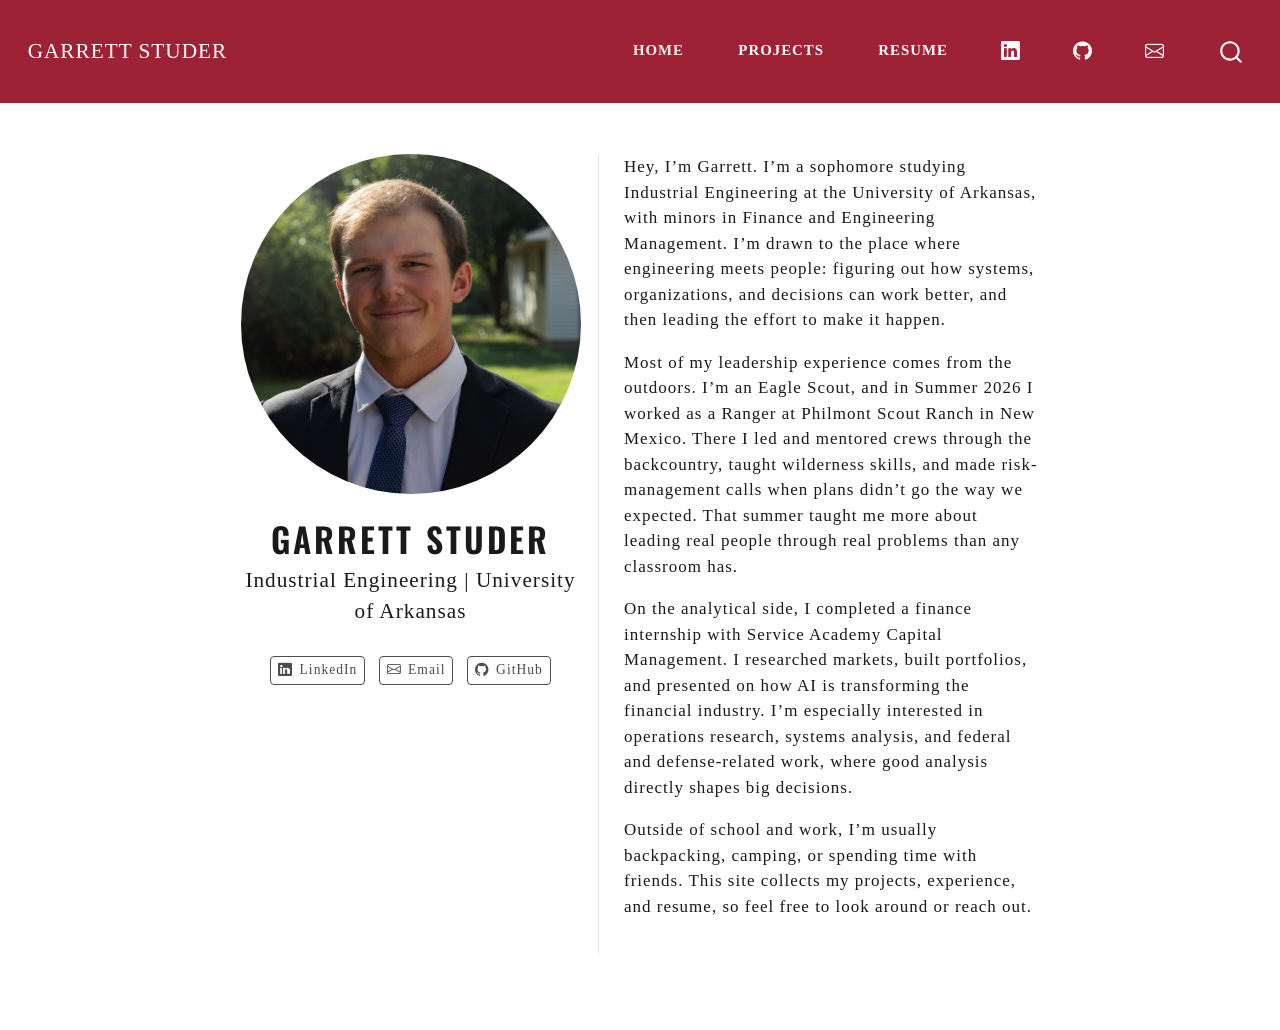
==== docs/index.html @ 7e4a4aee "[commit description]" ====
<!DOCTYPE html>
<html xmlns="http://www.w3.org/1999/xhtml" lang="en" xml:lang="en"><head>

<meta charset="utf-8">
<meta name="generator" content="quarto-1.10.18">

<meta name="viewport" content="width=device-width, initial-scale=1.0, user-scalable=yes">


<title>Garrett Studer</title>
<style>
/* Default styles provided by pandoc.
** See https://pandoc.org/MANUAL.html#variables-for-html for config info.
*/
span.smallcaps{font-variant: small-caps;}
div.columns{display: flex; gap: 1.5em;}
div.column{flex: auto;}
@media screen {
div.columns{gap: min(4vw, 1.5em);}
div.column{overflow-x: auto;}
}
div.hanging-indent{margin-left: 1.5em; text-indent: -1.5em;}
ul.task-list{list-style: none;}
ul.task-list li input[type="checkbox"] {
  width: 0.8em;
  margin: 0 0.8em 0.2em -1em; /* quarto-specific, see https://github.com/quarto-dev/quarto-cli/issues/4556 */ 
  vertical-align: middle;
}
</style>


<script src="site_libs/quarto-nav/quarto-nav.js"></script>
<script src="site_libs/quarto-nav/headroom.min.js"></script>
<script src="site_libs/clipboard/clipboard.min.js"></script>
<script src="site_libs/quarto-search/autocomplete.umd.js"></script>
<script src="site_libs/quarto-search/fuse.min.js"></script>
<script src="site_libs/quarto-search/quarto-search.js"></script>
<meta name="quarto:offset" content="./">
<script src="site_libs/quarto-html/quarto.js" type="module"></script>
<script src="site_libs/quarto-html/tabsets/tabsets.js" type="module"></script>
<script src="site_libs/quarto-html/popper.min.js"></script>
<script src="site_libs/quarto-html/tippy.umd.min.js"></script>
<link href="site_libs/quarto-html/tippy.css" rel="stylesheet">
<link href="site_libs/quarto-html/quarto-syntax-highlighting-64a204ab8560d761af7679ceaba22944.css" rel="stylesheet" class="quarto-color-scheme" id="quarto-text-highlighting-styles">
<link href="site_libs/quarto-html/quarto-syntax-highlighting-dark-b85bc7c33db8c58e0ec93c3465666fed.css" rel="stylesheet" class="quarto-color-scheme quarto-color-alternate" id="quarto-text-highlighting-styles">
<link href="site_libs/quarto-html/quarto-syntax-highlighting-64a204ab8560d761af7679ceaba22944.css" rel="stylesheet" class="quarto-color-scheme-extra" id="quarto-text-highlighting-styles">
<script src="site_libs/bootstrap/bootstrap.min.js"></script>
<link href="site_libs/bootstrap/bootstrap-icons.css" rel="stylesheet">
<link href="site_libs/bootstrap/bootstrap-603fa2a99b3d0f56c966448673bf0420.min.css" rel="stylesheet" append-hash="true" class="quarto-color-scheme" id="quarto-bootstrap" data-mode="light">
<link href="site_libs/bootstrap/bootstrap-dark-dae6885a7cf2ddaa09128acfa828b392.min.css" rel="stylesheet" append-hash="true" class="quarto-color-scheme quarto-color-alternate" id="quarto-bootstrap" data-mode="light">
<link href="site_libs/bootstrap/bootstrap-603fa2a99b3d0f56c966448673bf0420.min.css" rel="stylesheet" append-hash="true" class="quarto-color-scheme-extra" id="quarto-bootstrap" data-mode="light">
<script id="quarto-search-options" type="application/json">{
  "location": "navbar",
  "copy-button": false,
  "collapse-after": 3,
  "panel-placement": "end",
  "type": "overlay",
  "limit": 50,
  "keyboard-shortcut": [
    "f",
    "/",
    "s"
  ],
  "show-item-context": false,
  "language": {
    "search-no-results-text": "No results",
    "search-matching-documents-text": "matching documents",
    "search-copy-link-title": "Copy link to search",
    "search-hide-matches-text": "Hide additional matches",
    "search-more-match-text": "more match in this document",
    "search-more-matches-text": "more matches in this document",
    "search-clear-button-title": "Clear",
    "search-text-placeholder": "",
    "search-detached-cancel-button-title": "Cancel",
    "search-submit-button-title": "Submit",
    "search-label": "Search"
  }
}</script>


<link rel="stylesheet" href="styles.css">
</head>

<body class="nav-fixed fullcontent quarto-light">

<div id="quarto-search-results"></div>
  <header id="quarto-header" class="headroom fixed-top">
    <nav class="navbar navbar-expand-lg " data-bs-theme="dark">
      <div class="navbar-container container-fluid">
      <div class="navbar-brand-container mx-auto">
    <a class="navbar-brand" href="./index.html">
    <span class="navbar-title">Garrett Studer</span>
    </a>
  </div>
            <div id="quarto-search" class="" title="Search"></div>
          <button class="navbar-toggler" type="button" data-bs-toggle="collapse" data-bs-target="#navbarCollapse" aria-controls="navbarCollapse" role="menu" aria-expanded="false" aria-label="Toggle navigation" onclick="if (window.quartoToggleHeadroom) { window.quartoToggleHeadroom(); }">
  <span class="navbar-toggler-icon"></span>
</button>
          <div class="collapse navbar-collapse" id="navbarCollapse">
            <ul class="navbar-nav navbar-nav-scroll ms-auto">
  <li class="nav-item">
    <a class="nav-link active" href="./index.html" aria-current="page"> 
<span class="menu-text">Home</span></a>
  </li>  
  <li class="nav-item">
    <a class="nav-link" href="./projects.html"> 
<span class="menu-text">Projects</span></a>
  </li>  
  <li class="nav-item">
    <a class="nav-link" href="./resume.html"> 
<span class="menu-text">Resume</span></a>
  </li>  
  <li class="nav-item compact">
    <a class="nav-link" href="https://linkedin.com/in/garrettstuder"> <i class="bi bi-linkedin" role="img">
</i> 
<span class="menu-text"></span></a>
  </li>  
  <li class="nav-item compact">
    <a class="nav-link" href="https://github.com/gstuder621/"> <i class="bi bi-github" role="img">
</i> 
<span class="menu-text"></span></a>
  </li>  
  <li class="nav-item compact">
    <a class="nav-link" href="mailto:gstuder@uark.edu"> <i class="bi bi-envelope" role="img">
</i> 
<span class="menu-text"></span></a>
  </li>  
</ul>
          </div> <!-- /navcollapse -->
            <div class="quarto-navbar-tools">
</div>
      </div> <!-- /container-fluid -->
    </nav>
</header>
<!-- content -->
<div id="quarto-content" class="quarto-container page-columns page-rows-contents page-layout-article page-navbar">
<!-- sidebar -->
<!-- margin-sidebar -->
    
<!-- main -->
<div class="quarto-about-trestles">
  <div class="about-entity">
    <img src="Revised_Headshot.jpg" class="about-image
  round " style="height: 20em; width: 20em;">
<header id="title-block-header" class="quarto-title-block default">
<div class="quarto-title">
<h1 class="title">Garrett Studer</h1>
<p class="subtitle lead">Industrial Engineering | University of Arkansas</p>
</div>
<div class="quarto-title-meta">
  </div>
</header>
    <div class="about-links">
  <a href="https://linkedin.com/in/garrettstuder" class="about-link" rel="" target="">
    <i class="bi bi-linkedin"></i>
     <span class="about-link-text">LinkedIn</span>
  </a>
  <a href="mailto:grstu625@gmail.com" class="about-link" rel="" target="">
    <i class="bi bi-envelope"></i>
     <span class="about-link-text">Email</span>
  </a>
  <a href="https://github.com/gstuder621" class="about-link" rel="" target="">
    <i class="bi bi-github"></i>
     <span class="about-link-text">GitHub</span>
  </a>
</div>
  </div>
  <div class="about-contents"><main class="content" id="quarto-document-content">
<p>Hey, I’m Garrett. I’m a sophomore studying Industrial Engineering at the University of Arkansas, with minors in Finance and Engineering Management. I’m drawn to the place where engineering meets people: figuring out how systems, organizations, and decisions can work better, and then leading the effort to make it happen.</p>
<p>Most of my leadership experience comes from the outdoors. I’m an Eagle Scout, and in Summer 2026 I worked as a Ranger at Philmont Scout Ranch in New Mexico. There I led and mentored crews through the backcountry, taught wilderness skills, and made risk-management calls when plans didn’t go the way we expected. That summer taught me more about leading real people through real problems than any classroom has.</p>
<p>On the analytical side, I completed a finance internship with Service Academy Capital Management. I researched markets, built portfolios, and presented on how AI is transforming the financial industry. I’m especially interested in operations research, systems analysis, and federal and defense-related work, where good analysis directly shapes big decisions.</p>
<p>Outside of school and work, I’m usually backpacking, camping, or spending time with friends. This site collects my projects, experience, and resume, so feel free to look around or reach out.</p>


</main></div>
</div>
 <!-- /main -->
<script id="quarto-html-after-body" type="application/javascript">
  window.document.addEventListener("DOMContentLoaded", function (event) {
    const isCodeAnnotation = (el) => {
      for (const clz of el.classList) {
        if (clz.startsWith('code-annotation-')) {                     
          return true;
        }
      }
      return false;
    }
    const onCopySuccess = function(e) {
      // button target
      const button = e.trigger;
      // don't keep focus
      button.blur();
      // flash "checked"
      button.classList.add('code-copy-button-checked');
      var currentTitle = button.getAttribute("title");
      button.setAttribute("title", "Copied!");
      let tooltip;
      if (window.bootstrap) {
        button.setAttribute("data-bs-toggle", "tooltip");
        button.setAttribute("data-bs-placement", "left");
        button.setAttribute("data-bs-title", "Copied!");
        tooltip = new bootstrap.Tooltip(button, 
          { trigger: "manual", 
            customClass: "code-copy-button-tooltip",
            offset: [0, -8]});
        tooltip.show();    
      }
      setTimeout(function() {
        if (tooltip) {
          tooltip.hide();
          button.removeAttribute("data-bs-title");
          button.removeAttribute("data-bs-toggle");
          button.removeAttribute("data-bs-placement");
        }
        button.setAttribute("title", currentTitle);
        button.classList.remove('code-copy-button-checked');
      }, 1000);
      // clear code selection
      e.clearSelection();
    }
    const getTextToCopy = function(trigger) {
      const outerScaffold = trigger.parentElement.cloneNode(true);
      const codeEl = outerScaffold.querySelector('code');
      for (const childEl of codeEl.children) {
        if (isCodeAnnotation(childEl)) {
          childEl.remove();
        }
      }
      return codeEl.innerText;
    }
    const clipboard = new window.ClipboardJS('.code-copy-button:not([data-in-quarto-modal])', {
      text: getTextToCopy
    });
    clipboard.on('success', onCopySuccess);
    if (window.document.getElementById('quarto-embedded-source-code-modal')) {
      const clipboardModal = new window.ClipboardJS('.code-copy-button[data-in-quarto-modal]', {
        text: getTextToCopy,
        container: window.document.getElementById('quarto-embedded-source-code-modal')
      });
      clipboardModal.on('success', onCopySuccess);
    }
      var localhostRegex = new RegExp(/^(?:http|https):\/\/localhost\:?[0-9]*\//);
      var mailtoRegex = new RegExp(/^mailto:/);
        var filterRegex = new RegExp('/' + window.location.host + '/');
      var isInternal = (href) => {
          return filterRegex.test(href) || localhostRegex.test(href) || mailtoRegex.test(href);
      }
      // Inspect non-navigation links and adorn them if external
     var links = window.document.querySelectorAll('a[href]:not(.nav-link):not(.navbar-brand):not(.toc-action):not(.sidebar-link):not(.sidebar-item-toggle):not(.pagination-link):not(.no-external):not([aria-hidden]):not(.dropdown-item):not(.quarto-navigation-tool):not(.about-link)');
      for (var i=0; i<links.length; i++) {
        const link = links[i];
        if (!isInternal(link.href)) {
          // undo the damage that might have been done by quarto-nav.js in the case of
          // links that we want to consider external
          if (link.dataset.originalHref !== undefined) {
            link.href = link.dataset.originalHref;
          }
        }
      }
    function tippyHover(el, contentFn, onTriggerFn, onUntriggerFn) {
      const config = {
        allowHTML: true,
        maxWidth: 500,
        delay: 100,
        arrow: false,
        appendTo: function(el) {
            return el.parentElement;
        },
        interactive: true,
        interactiveBorder: 10,
        theme: 'quarto',
        placement: 'bottom-start',
      };
      if (contentFn) {
        config.content = contentFn;
      }
      if (onTriggerFn) {
        config.onTrigger = onTriggerFn;
      }
      if (onUntriggerFn) {
        config.onUntrigger = onUntriggerFn;
      }
      window.tippy(el, config); 
    }
    const noterefs = window.document.querySelectorAll('a[role="doc-noteref"]');
    for (var i=0; i<noterefs.length; i++) {
      const ref = noterefs[i];
      tippyHover(ref, function() {
        // use id or data attribute instead here
        let href = ref.getAttribute('data-footnote-href') || ref.getAttribute('href');
        try { href = new URL(href).hash; } catch {}
        const id = href.replace(/^#\/?/, "");
        const note = window.document.getElementById(id);
        if (note) {
          return note.innerHTML;
        } else {
          return "";
        }
      });
    }
    const xrefs = window.document.querySelectorAll('a.quarto-xref');
    const processXRef = (id, note) => {
      // Strip column container classes
      const stripColumnClz = (el) => {
        el.classList.remove("page-full", "page-columns");
        if (el.children) {
          for (const child of el.children) {
            stripColumnClz(child);
          }
        }
      }
      stripColumnClz(note)
      if (id === null || id.startsWith('sec-')) {
        // Special case sections, only their first couple elements
        const container = document.createElement("div");
        if (note.children && note.children.length > 2) {
          container.appendChild(note.children[0].cloneNode(true));
          for (let i = 1; i < note.children.length; i++) {
            const child = note.children[i];
            if (child.tagName === "P" && child.innerText === "") {
              continue;
            } else {
              container.appendChild(child.cloneNode(true));
              break;
            }
          }
          if (window.Quarto?.typesetMath) {
            window.Quarto.typesetMath(container);
          }
          return container.innerHTML
        } else {
          if (window.Quarto?.typesetMath) {
            window.Quarto.typesetMath(note);
          }
          return note.innerHTML;
        }
      } else {
        // Remove any anchor links if they are present
        const anchorLink = note.querySelector('a.anchorjs-link');
        if (anchorLink) {
          anchorLink.remove();
        }
        if (window.Quarto?.typesetMath) {
          window.Quarto.typesetMath(note);
        }
        if (note.classList.contains("callout")) {
          return note.outerHTML;
        } else {
          return note.innerHTML;
        }
      }
    }
    for (var i=0; i<xrefs.length; i++) {
      const xref = xrefs[i];
      tippyHover(xref, undefined, function(instance) {
        instance.disable();
        let url = xref.getAttribute('href');
        let hash = undefined; 
        if (url.startsWith('#')) {
          hash = url;
        } else {
          try { hash = new URL(url).hash; } catch {}
        }
        if (hash) {
          const id = hash.replace(/^#\/?/, "");
          const note = window.document.getElementById(id);
          if (note !== null) {
            try {
              const html = processXRef(id, note.cloneNode(true));
              instance.setContent(html);
            } finally {
              instance.enable();
              instance.show();
            }
          } else {
            // See if we can fetch this
            fetch(url.split('#')[0])
            .then(res => res.text())
            .then(html => {
              const parser = new DOMParser();
              const htmlDoc = parser.parseFromString(html, "text/html");
              const note = htmlDoc.getElementById(id);
              if (note !== null) {
                const html = processXRef(id, note);
                instance.setContent(html);
              } 
            }).finally(() => {
              instance.enable();
              instance.show();
            });
          }
        } else {
          // See if we can fetch a full url (with no hash to target)
          // This is a special case and we should probably do some content thinning / targeting
          fetch(url)
          .then(res => res.text())
          .then(html => {
            const parser = new DOMParser();
            const htmlDoc = parser.parseFromString(html, "text/html");
            const note = htmlDoc.querySelector('main.content');
            if (note !== null) {
              // This should only happen for chapter cross references
              // (since there is no id in the URL)
              // remove the first header
              if (note.children.length > 0 && note.children[0].tagName === "HEADER") {
                note.children[0].remove();
              }
              const html = processXRef(null, note);
              instance.setContent(html);
            } 
          }).finally(() => {
            instance.enable();
            instance.show();
          });
        }
      }, function(instance) {
      });
    }
        let selectedAnnoteEl;
        const selectorForAnnotation = ( cell, annotation) => {
          let cellAttr = 'data-code-cell="' + cell + '"';
          let lineAttr = 'data-code-annotation="' +  annotation + '"';
          const selector = 'span[' + cellAttr + '][' + lineAttr + ']';
          return selector;
        }
        const selectCodeLines = (annoteEl) => {
          const doc = window.document;
          const targetCell = annoteEl.getAttribute("data-target-cell");
          const targetAnnotation = annoteEl.getAttribute("data-target-annotation");
          const annoteSpan = window.document.querySelector(selectorForAnnotation(targetCell, targetAnnotation));
          const lines = annoteSpan.getAttribute("data-code-lines").split(",");
          const lineIds = lines.map((line) => {
            return targetCell + "-" + line;
          })
          let top = null;
          let height = null;
          let parent = null;
          if (lineIds.length > 0) {
              //compute the position of the single el (top and bottom and make a div)
              const el = window.document.getElementById(lineIds[0]);
              top = el.offsetTop;
              height = el.offsetHeight;
              parent = el.parentElement.parentElement;
            if (lineIds.length > 1) {
              const lastEl = window.document.getElementById(lineIds[lineIds.length - 1]);
              const bottom = lastEl.offsetTop + lastEl.offsetHeight;
              height = bottom - top;
            }
            if (top !== null && height !== null && parent !== null) {
              // cook up a div (if necessary) and position it 
              let div = window.document.getElementById("code-annotation-line-highlight");
              if (div === null) {
                div = window.document.createElement("div");
                div.setAttribute("id", "code-annotation-line-highlight");
                div.style.position = 'absolute';
                parent.appendChild(div);
              }
              div.style.top = top - 2 + "px";
              div.style.height = height + 4 + "px";
              div.style.left = 0;
              let gutterDiv = window.document.getElementById("code-annotation-line-highlight-gutter");
              if (gutterDiv === null) {
                gutterDiv = window.document.createElement("div");
                gutterDiv.setAttribute("id", "code-annotation-line-highlight-gutter");
                gutterDiv.style.position = 'absolute';
                const codeCell = window.document.getElementById(targetCell);
                const gutter = codeCell.querySelector('.code-annotation-gutter');
                gutter.appendChild(gutterDiv);
              }
              gutterDiv.style.top = top - 2 + "px";
              gutterDiv.style.height = height + 4 + "px";
            }
            selectedAnnoteEl = annoteEl;
          }
        };
        const unselectCodeLines = () => {
          const elementsIds = ["code-annotation-line-highlight", "code-annotation-line-highlight-gutter"];
          elementsIds.forEach((elId) => {
            const div = window.document.getElementById(elId);
            if (div) {
              div.remove();
            }
          });
          selectedAnnoteEl = undefined;
        };
          // Handle positioning of the toggle
      window.addEventListener(
        "resize",
        throttle(() => {
          elRect = undefined;
          if (selectedAnnoteEl) {
            selectCodeLines(selectedAnnoteEl);
          }
        }, 10)
      );
      function throttle(fn, ms) {
      let throttle = false;
      let timer;
        return (...args) => {
          if(!throttle) { // first call gets through
              fn.apply(this, args);
              throttle = true;
          } else { // all the others get throttled
              if(timer) clearTimeout(timer); // cancel #2
              timer = setTimeout(() => {
                fn.apply(this, args);
                timer = throttle = false;
              }, ms);
          }
        };
      }
        // Attach click handler to the DT
        const annoteDls = window.document.querySelectorAll('dt[data-target-cell]');
        for (const annoteDlNode of annoteDls) {
          annoteDlNode.addEventListener('click', (event) => {
            const clickedEl = event.target;
            if (clickedEl !== selectedAnnoteEl) {
              unselectCodeLines();
              const activeEl = window.document.querySelector('dt[data-target-cell].code-annotation-active');
              if (activeEl) {
                activeEl.classList.remove('code-annotation-active');
              }
              selectCodeLines(clickedEl);
              clickedEl.classList.add('code-annotation-active');
            } else {
              // Unselect the line
              unselectCodeLines();
              clickedEl.classList.remove('code-annotation-active');
            }
          });
        }
    const findCites = (el) => {
      const parentEl = el.parentElement;
      if (parentEl) {
        const cites = parentEl.dataset.cites;
        if (cites) {
          return {
            el,
            cites: cites.split(' ')
          };
        } else {
          return findCites(el.parentElement)
        }
      } else {
        return undefined;
      }
    };
    var bibliorefs = window.document.querySelectorAll('a[role="doc-biblioref"]');
    for (var i=0; i<bibliorefs.length; i++) {
      const ref = bibliorefs[i];
      const citeInfo = findCites(ref);
      if (citeInfo) {
        tippyHover(citeInfo.el, function() {
          var popup = window.document.createElement('div');
          citeInfo.cites.forEach(function(cite) {
            var citeDiv = window.document.createElement('div');
            citeDiv.classList.add('hanging-indent');
            citeDiv.classList.add('csl-entry');
            var biblioDiv = window.document.getElementById('ref-' + cite);
            if (biblioDiv) {
              citeDiv.innerHTML = biblioDiv.innerHTML;
            }
            popup.appendChild(citeDiv);
          });
          return popup.innerHTML;
        });
      }
    }
  });
  </script>
</div> <!-- /content -->




</body></html>
---- docs/site_libs/quarto-html/tippy.css ----
.tippy-box[data-animation=fade][data-state=hidden]{opacity:0}[data-tippy-root]{max-width:calc(100vw - 10px)}.tippy-box{position:relative;background-color:#333;color:#fff;border-radius:4px;font-size:14px;line-height:1.4;white-space:normal;outline:0;transition-property:transform,visibility,opacity}.tippy-box[data-placement^=top]>.tippy-arrow{bottom:0}.tippy-box[data-placement^=top]>.tippy-arrow:before{bottom:-7px;left:0;border-width:8px 8px 0;border-top-color:initial;transform-origin:center top}.tippy-box[data-placement^=bottom]>.tippy-arrow{top:0}.tippy-box[data-placement^=bottom]>.tippy-arrow:before{top:-7px;left:0;border-width:0 8px 8px;border-bottom-color:initial;transform-origin:center bottom}.tippy-box[data-placement^=left]>.tippy-arrow{right:0}.tippy-box[data-placement^=left]>.tippy-arrow:before{border-width:8px 0 8px 8px;border-left-color:initial;right:-7px;transform-origin:center left}.tippy-box[data-placement^=right]>.tippy-arrow{left:0}.tippy-box[data-placement^=right]>.tippy-arrow:before{left:-7px;border-width:8px 8px 8px 0;border-right-color:initial;transform-origin:center right}.tippy-box[data-inertia][data-state=visible]{transition-timing-function:cubic-bezier(.54,1.5,.38,1.11)}.tippy-arrow{width:16px;height:16px;color:#333}.tippy-arrow:before{content:"";position:absolute;border-color:transparent;border-style:solid}.tippy-content{position:relative;padding:5px 9px;z-index:1}
---- docs/site_libs/quarto-html/quarto-syntax-highlighting-64a204ab8560d761af7679ceaba22944.css ----
/* quarto syntax highlight colors */
:root {
  --quarto-hl-ot-color: #003B4F;
  --quarto-hl-at-color: #657422;
  --quarto-hl-ss-color: #20794D;
  --quarto-hl-an-color: #5E5E5E;
  --quarto-hl-fu-color: #4758AB;
  --quarto-hl-st-color: #20794D;
  --quarto-hl-cf-color: #003B4F;
  --quarto-hl-op-color: #5E5E5E;
  --quarto-hl-er-color: #AD0000;
  --quarto-hl-bn-color: #AD0000;
  --quarto-hl-al-color: #AD0000;
  --quarto-hl-va-color: #111111;
  --quarto-hl-bu-color: inherit;
  --quarto-hl-ex-color: inherit;
  --quarto-hl-pp-color: #AD0000;
  --quarto-hl-in-color: #5E5E5E;
  --quarto-hl-vs-color: #20794D;
  --quarto-hl-wa-color: #5E5E5E;
  --quarto-hl-do-color: #5E5E5E;
  --quarto-hl-im-color: #00769E;
  --quarto-hl-ch-color: #20794D;
  --quarto-hl-dt-color: #AD0000;
  --quarto-hl-fl-color: #AD0000;
  --quarto-hl-co-color: #5E5E5E;
  --quarto-hl-cv-color: #5E5E5E;
  --quarto-hl-cn-color: #8f5902;
  --quarto-hl-sc-color: #5E5E5E;
  --quarto-hl-dv-color: #AD0000;
  --quarto-hl-kw-color: #003B4F;
}

/* other quarto variables */
:root {
  --quarto-font-monospace: SFMono-Regular, Menlo, Monaco, Consolas, "Liberation Mono", "Courier New", monospace;
}

/* syntax highlight based on Pandoc's rules */
pre > code.sourceCode > span {
  color: #003B4F;
}

code.sourceCode > span {
  color: #003B4F;
}

div.sourceCode,
div.sourceCode pre.sourceCode {
  color: #003B4F;
}

/* Normal */
code span {
  color: #003B4F;
}

/* Alert */
code span.al {
  color: #AD0000;
  font-style: inherit;
}

/* Annotation */
code span.an {
  color: #5E5E5E;
  font-style: inherit;
}

/* Attribute */
code span.at {
  color: #657422;
  font-style: inherit;
}

/* BaseN */
code span.bn {
  color: #AD0000;
  font-style: inherit;
}

/* BuiltIn */
code span.bu {
  font-style: inherit;
}

/* ControlFlow */
code span.cf {
  color: #003B4F;
  font-weight: bold;
  font-style: inherit;
}

/* Char */
code span.ch {
  color: #20794D;
  font-style: inherit;
}

/* Constant */
code span.cn {
  color: #8f5902;
  font-style: inherit;
}

/* Comment */
code span.co {
  color: #5E5E5E;
  font-style: inherit;
}

/* CommentVar */
code span.cv {
  color: #5E5E5E;
  font-style: italic;
}

/* Documentation */
code span.do {
  color: #5E5E5E;
  font-style: italic;
}

/* DataType */
code span.dt {
  color: #AD0000;
  font-style: inherit;
}

/* DecVal */
code span.dv {
  color: #AD0000;
  font-style: inherit;
}

/* Error */
code span.er {
  color: #AD0000;
  font-style: inherit;
}

/* Extension */
code span.ex {
  font-style: inherit;
}

/* Float */
code span.fl {
  color: #AD0000;
  font-style: inherit;
}

/* Function */
code span.fu {
  color: #4758AB;
  font-style: inherit;
}

/* Import */
code span.im {
  color: #00769E;
  font-style: inherit;
}

/* Information */
code span.in {
  color: #5E5E5E;
  font-style: inherit;
}

/* Keyword */
code span.kw {
  color: #003B4F;
  font-weight: bold;
  font-style: inherit;
}

/* Operator */
code span.op {
  color: #5E5E5E;
  font-style: inherit;
}

/* Other */
code span.ot {
  color: #003B4F;
  font-style: inherit;
}

/* Preprocessor */
code span.pp {
  color: #AD0000;
  font-style: inherit;
}

/* SpecialChar */
code span.sc {
  color: #5E5E5E;
  font-style: inherit;
}

/* SpecialString */
code span.ss {
  color: #20794D;
  font-style: inherit;
}

/* String */
code span.st {
  color: #20794D;
  font-style: inherit;
}

/* Variable */
code span.va {
  color: #111111;
  font-style: inherit;
}

/* VerbatimString */
code span.vs {
  color: #20794D;
  font-style: inherit;
}

/* Warning */
code span.wa {
  color: #5E5E5E;
  font-style: italic;
}

.prevent-inlining {
  content: "</";
}

/*# sourceMappingURL=9d8d5bb603a83b8298b89080a598c93b.css.map */
---- docs/site_libs/quarto-html/quarto-syntax-highlighting-dark-b85bc7c33db8c58e0ec93c3465666fed.css ----
/* quarto syntax highlight colors */
:root {
  --quarto-hl-al-color: #f07178;
  --quarto-hl-an-color: #d4d0ab;
  --quarto-hl-at-color: #00e0e0;
  --quarto-hl-bn-color: #d4d0ab;
  --quarto-hl-bu-color: #abe338;
  --quarto-hl-ch-color: #abe338;
  --quarto-hl-co-color: #f8f8f2;
  --quarto-hl-cv-color: #ffd700;
  --quarto-hl-cn-color: #ffd700;
  --quarto-hl-cf-color: #ffa07a;
  --quarto-hl-dt-color: #ffa07a;
  --quarto-hl-dv-color: #d4d0ab;
  --quarto-hl-do-color: #f8f8f2;
  --quarto-hl-er-color: #f07178;
  --quarto-hl-ex-color: #00e0e0;
  --quarto-hl-fl-color: #d4d0ab;
  --quarto-hl-fu-color: #ffa07a;
  --quarto-hl-im-color: #abe338;
  --quarto-hl-in-color: #d4d0ab;
  --quarto-hl-kw-color: #ffa07a;
  --quarto-hl-op-color: #ffa07a;
  --quarto-hl-ot-color: #00e0e0;
  --quarto-hl-pp-color: #dcc6e0;
  --quarto-hl-re-color: #00e0e0;
  --quarto-hl-sc-color: #abe338;
  --quarto-hl-ss-color: #abe338;
  --quarto-hl-st-color: #abe338;
  --quarto-hl-va-color: #00e0e0;
  --quarto-hl-vs-color: #abe338;
  --quarto-hl-wa-color: #dcc6e0;
}

/* other quarto variables */
:root {
  --quarto-font-monospace: SFMono-Regular, Menlo, Monaco, Consolas, "Liberation Mono", "Courier New", monospace;
}

/* syntax highlight based on Pandoc's rules */
pre > code.sourceCode > span {
  color: #f8f8f2;
}

code.sourceCode > span {
  color: #f8f8f2;
}

div.sourceCode,
div.sourceCode pre.sourceCode {
  color: #f8f8f2;
}

/* Normal */
code span {
  color: #f8f8f2;
}

/* Alert */
code span.al {
  color: #f07178;
}

/* Annotation */
code span.an {
  color: #d4d0ab;
}

/* Attribute */
code span.at {
  color: #00e0e0;
}

/* BaseN */
code span.bn {
  color: #d4d0ab;
}

/* BuiltIn */
code span.bu {
  color: #abe338;
}

/* ControlFlow */
code span.cf {
  font-weight: bold;
  color: #ffa07a;
}

/* Char */
code span.ch {
  color: #abe338;
}

/* Constant */
code span.cn {
  color: #ffd700;
}

/* Comment */
code span.co {
  font-style: italic;
  color: #f8f8f2;
}

/* CommentVar */
code span.cv {
  color: #ffd700;
}

/* Documentation */
code span.do {
  color: #f8f8f2;
}

/* DataType */
code span.dt {
  color: #ffa07a;
}

/* DecVal */
code span.dv {
  color: #d4d0ab;
}

/* Error */
code span.er {
  color: #f07178;
  text-decoration: underline;
}

/* Extension */
code span.ex {
  font-weight: bold;
  color: #00e0e0;
}

/* Float */
code span.fl {
  color: #d4d0ab;
}

/* Function */
code span.fu {
  color: #ffa07a;
}

/* Import */
code span.im {
  color: #abe338;
}

/* Information */
code span.in {
  color: #d4d0ab;
}

/* Keyword */
code span.kw {
  font-weight: bold;
  color: #ffa07a;
}

/* Operator */
code span.op {
  color: #ffa07a;
}

/* Other */
code span.ot {
  color: #00e0e0;
}

/* Preprocessor */
code span.pp {
  color: #dcc6e0;
}

/* RegionMarker */
code span.re {
  background-color: #f8f8f2;
  color: #00e0e0;
}

/* SpecialChar */
code span.sc {
  color: #abe338;
}

/* SpecialString */
code span.ss {
  color: #abe338;
}

/* String */
code span.st {
  color: #abe338;
}

/* Variable */
code span.va {
  color: #00e0e0;
}

/* VerbatimString */
code span.vs {
  color: #abe338;
}

/* Warning */
code span.wa {
  color: #dcc6e0;
}

.prevent-inlining {
  content: "</";
}

/*# sourceMappingURL=4ed8f1090dec6531da29ab00902aa718.css.map */
---- docs/site_libs/quarto-html/quarto-syntax-highlighting-64a204ab8560d761af7679ceaba22944.css ----
/* quarto syntax highlight colors */
:root {
  --quarto-hl-ot-color: #003B4F;
  --quarto-hl-at-color: #657422;
  --quarto-hl-ss-color: #20794D;
  --quarto-hl-an-color: #5E5E5E;
  --quarto-hl-fu-color: #4758AB;
  --quarto-hl-st-color: #20794D;
  --quarto-hl-cf-color: #003B4F;
  --quarto-hl-op-color: #5E5E5E;
  --quarto-hl-er-color: #AD0000;
  --quarto-hl-bn-color: #AD0000;
  --quarto-hl-al-color: #AD0000;
  --quarto-hl-va-color: #111111;
  --quarto-hl-bu-color: inherit;
  --quarto-hl-ex-color: inherit;
  --quarto-hl-pp-color: #AD0000;
  --quarto-hl-in-color: #5E5E5E;
  --quarto-hl-vs-color: #20794D;
  --quarto-hl-wa-color: #5E5E5E;
  --quarto-hl-do-color: #5E5E5E;
  --quarto-hl-im-color: #00769E;
  --quarto-hl-ch-color: #20794D;
  --quarto-hl-dt-color: #AD0000;
  --quarto-hl-fl-color: #AD0000;
  --quarto-hl-co-color: #5E5E5E;
  --quarto-hl-cv-color: #5E5E5E;
  --quarto-hl-cn-color: #8f5902;
  --quarto-hl-sc-color: #5E5E5E;
  --quarto-hl-dv-color: #AD0000;
  --quarto-hl-kw-color: #003B4F;
}

/* other quarto variables */
:root {
  --quarto-font-monospace: SFMono-Regular, Menlo, Monaco, Consolas, "Liberation Mono", "Courier New", monospace;
}

/* syntax highlight based on Pandoc's rules */
pre > code.sourceCode > span {
  color: #003B4F;
}

code.sourceCode > span {
  color: #003B4F;
}

div.sourceCode,
div.sourceCode pre.sourceCode {
  color: #003B4F;
}

/* Normal */
code span {
  color: #003B4F;
}

/* Alert */
code span.al {
  color: #AD0000;
  font-style: inherit;
}

/* Annotation */
code span.an {
  color: #5E5E5E;
  font-style: inherit;
}

/* Attribute */
code span.at {
  color: #657422;
  font-style: inherit;
}

/* BaseN */
code span.bn {
  color: #AD0000;
  font-style: inherit;
}

/* BuiltIn */
code span.bu {
  font-style: inherit;
}

/* ControlFlow */
code span.cf {
  color: #003B4F;
  font-weight: bold;
  font-style: inherit;
}

/* Char */
code span.ch {
  color: #20794D;
  font-style: inherit;
}

/* Constant */
code span.cn {
  color: #8f5902;
  font-style: inherit;
}

/* Comment */
code span.co {
  color: #5E5E5E;
  font-style: inherit;
}

/* CommentVar */
code span.cv {
  color: #5E5E5E;
  font-style: italic;
}

/* Documentation */
code span.do {
  color: #5E5E5E;
  font-style: italic;
}

/* DataType */
code span.dt {
  color: #AD0000;
  font-style: inherit;
}

/* DecVal */
code span.dv {
  color: #AD0000;
  font-style: inherit;
}

/* Error */
code span.er {
  color: #AD0000;
  font-style: inherit;
}

/* Extension */
code span.ex {
  font-style: inherit;
}

/* Float */
code span.fl {
  color: #AD0000;
  font-style: inherit;
}

/* Function */
code span.fu {
  color: #4758AB;
  font-style: inherit;
}

/* Import */
code span.im {
  color: #00769E;
  font-style: inherit;
}

/* Information */
code span.in {
  color: #5E5E5E;
  font-style: inherit;
}

/* Keyword */
code span.kw {
  color: #003B4F;
  font-weight: bold;
  font-style: inherit;
}

/* Operator */
code span.op {
  color: #5E5E5E;
  font-style: inherit;
}

/* Other */
code span.ot {
  color: #003B4F;
  font-style: inherit;
}

/* Preprocessor */
code span.pp {
  color: #AD0000;
  font-style: inherit;
}

/* SpecialChar */
code span.sc {
  color: #5E5E5E;
  font-style: inherit;
}

/* SpecialString */
code span.ss {
  color: #20794D;
  font-style: inherit;
}

/* String */
code span.st {
  color: #20794D;
  font-style: inherit;
}

/* Variable */
code span.va {
  color: #111111;
  font-style: inherit;
}

/* VerbatimString */
code span.vs {
  color: #20794D;
  font-style: inherit;
}

/* Warning */
code span.wa {
  color: #5E5E5E;
  font-style: italic;
}

.prevent-inlining {
  content: "</";
}

/*# sourceMappingURL=9d8d5bb603a83b8298b89080a598c93b.css.map */
---- docs/styles.css ----
/* css styles */
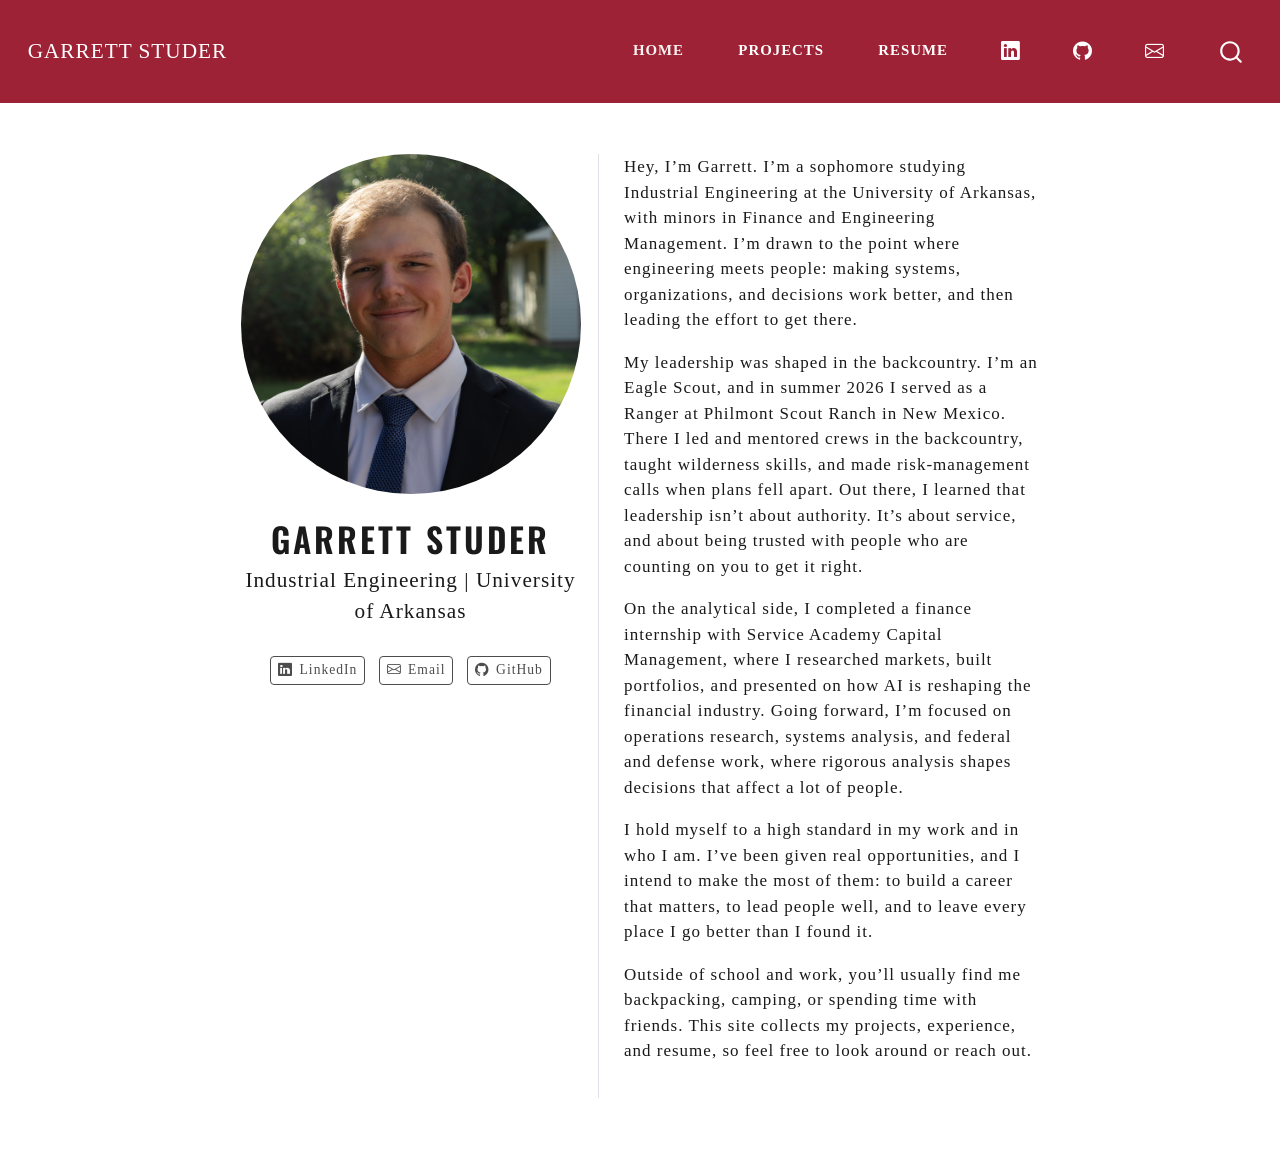
==== commit 31fc45c8: "Fixed" ====
--- a/docs/index.html
+++ b/docs/index.html
@@ -46,9 +46,9 @@
 <link href="site_libs/quarto-html/quarto-syntax-highlighting-64a204ab8560d761af7679ceaba22944.css" rel="stylesheet" class="quarto-color-scheme-extra" id="quarto-text-highlighting-styles">
 <script src="site_libs/bootstrap/bootstrap.min.js"></script>
 <link href="site_libs/bootstrap/bootstrap-icons.css" rel="stylesheet">
-<link href="site_libs/bootstrap/bootstrap-603fa2a99b3d0f56c966448673bf0420.min.css" rel="stylesheet" append-hash="true" class="quarto-color-scheme" id="quarto-bootstrap" data-mode="light">
-<link href="site_libs/bootstrap/bootstrap-dark-dae6885a7cf2ddaa09128acfa828b392.min.css" rel="stylesheet" append-hash="true" class="quarto-color-scheme quarto-color-alternate" id="quarto-bootstrap" data-mode="light">
-<link href="site_libs/bootstrap/bootstrap-603fa2a99b3d0f56c966448673bf0420.min.css" rel="stylesheet" append-hash="true" class="quarto-color-scheme-extra" id="quarto-bootstrap" data-mode="light">
+<link href="site_libs/bootstrap/bootstrap-07534fedcfb3e2d9efae4202f3637357.min.css" rel="stylesheet" append-hash="true" class="quarto-color-scheme" id="quarto-bootstrap" data-mode="light">
+<link href="site_libs/bootstrap/bootstrap-dark-39e1ef271254e2247fa68ea9c5e162cf.min.css" rel="stylesheet" append-hash="true" class="quarto-color-scheme quarto-color-alternate" id="quarto-bootstrap" data-mode="light">
+<link href="site_libs/bootstrap/bootstrap-07534fedcfb3e2d9efae4202f3637357.min.css" rel="stylesheet" append-hash="true" class="quarto-color-scheme-extra" id="quarto-bootstrap" data-mode="light">
 <script id="quarto-search-options" type="application/json">{
   "location": "navbar",
   "copy-button": false,
@@ -166,10 +166,11 @@
 </div>
   </div>
   <div class="about-contents"><main class="content" id="quarto-document-content">
-<p>Hey, I’m Garrett. I’m a sophomore studying Industrial Engineering at the University of Arkansas, with minors in Finance and Engineering Management. I’m drawn to the place where engineering meets people: figuring out how systems, organizations, and decisions can work better, and then leading the effort to make it happen.</p>
-<p>Most of my leadership experience comes from the outdoors. I’m an Eagle Scout, and in Summer 2026 I worked as a Ranger at Philmont Scout Ranch in New Mexico. There I led and mentored crews through the backcountry, taught wilderness skills, and made risk-management calls when plans didn’t go the way we expected. That summer taught me more about leading real people through real problems than any classroom has.</p>
-<p>On the analytical side, I completed a finance internship with Service Academy Capital Management. I researched markets, built portfolios, and presented on how AI is transforming the financial industry. I’m especially interested in operations research, systems analysis, and federal and defense-related work, where good analysis directly shapes big decisions.</p>
-<p>Outside of school and work, I’m usually backpacking, camping, or spending time with friends. This site collects my projects, experience, and resume, so feel free to look around or reach out.</p>
+<p>Hey, I’m Garrett. I’m a sophomore studying Industrial Engineering at the University of Arkansas, with minors in Finance and Engineering Management. I’m drawn to the point where engineering meets people: making systems, organizations, and decisions work better, and then leading the effort to get there.</p>
+<p>My leadership was shaped in the backcountry. I’m an Eagle Scout, and in summer 2026 I served as a Ranger at Philmont Scout Ranch in New Mexico. There I led and mentored crews in the backcountry, taught wilderness skills, and made risk-management calls when plans fell apart. Out there, I learned that leadership isn’t about authority. It’s about service, and about being trusted with people who are counting on you to get it right.</p>
+<p>On the analytical side, I completed a finance internship with Service Academy Capital Management, where I researched markets, built portfolios, and presented on how AI is reshaping the financial industry. Going forward, I’m focused on operations research, systems analysis, and federal and defense work, where rigorous analysis shapes decisions that affect a lot of people.</p>
+<p>I hold myself to a high standard in my work and in who I am. I’ve been given real opportunities, and I intend to make the most of them: to build a career that matters, to lead people well, and to leave every place I go better than I found it.</p>
+<p>Outside of school and work, you’ll usually find me backpacking, camping, or spending time with friends. This site collects my projects, experience, and resume, so feel free to look around or reach out.</p>
 
 
 </main></div>
